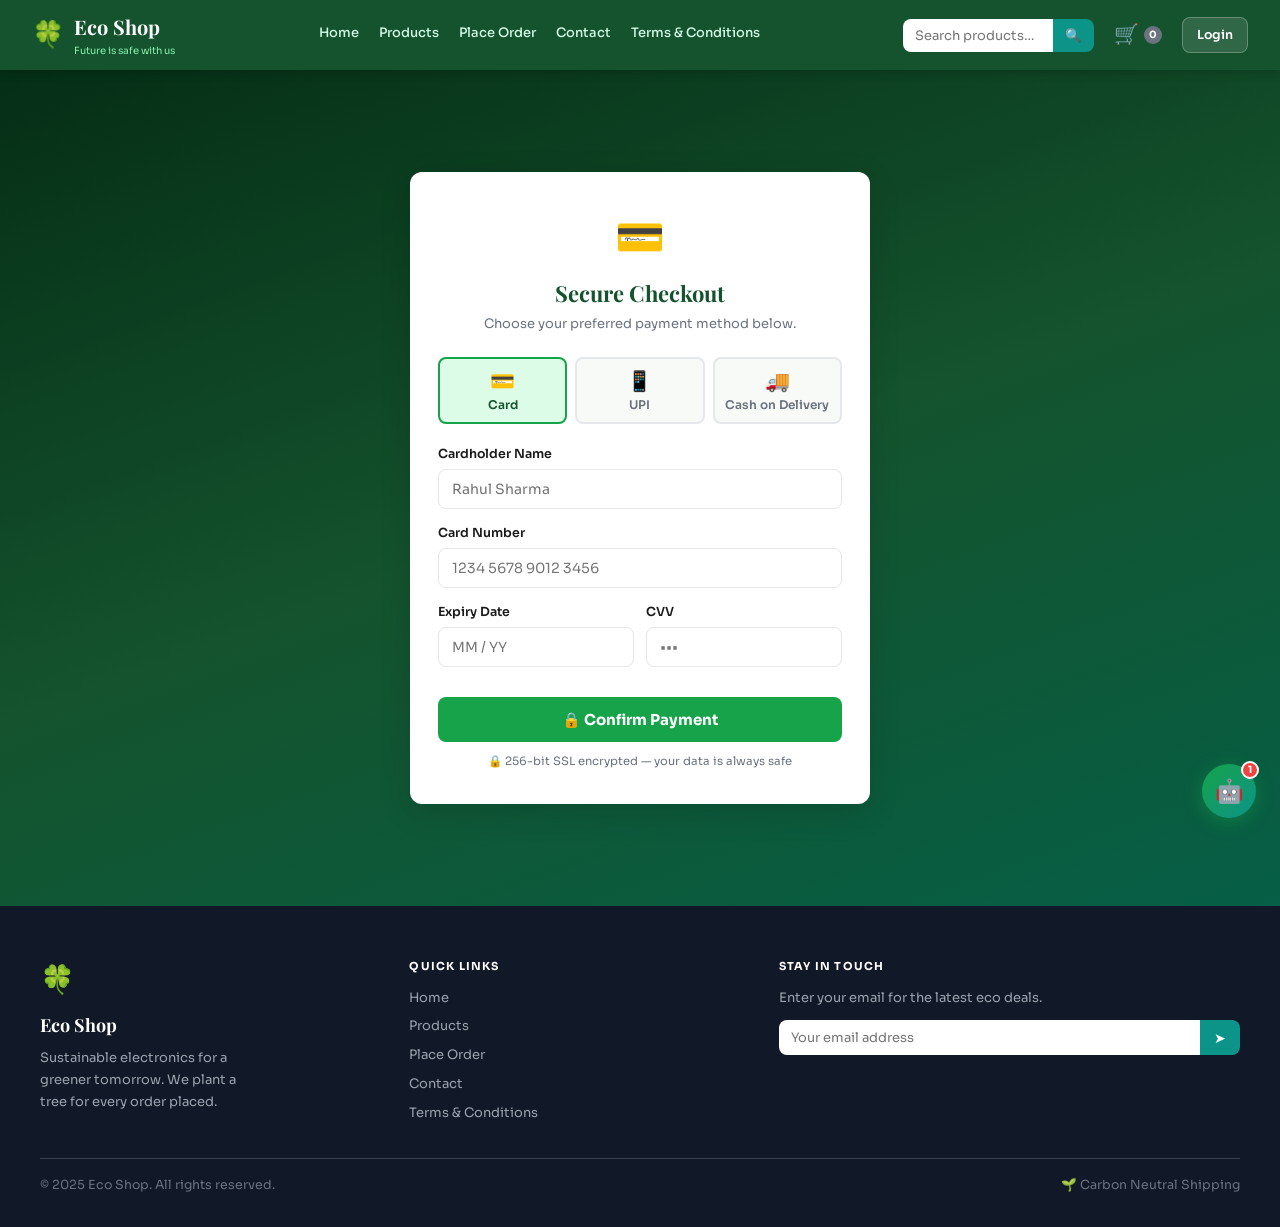
==== payment.html @ a60577b9 "Add files via upload" ====
<!DOCTYPE html>
<html lang="en">
<head>
  <meta charset="UTF-8">
  <meta name="viewport" content="width=device-width, initial-scale=1.0">
  <meta name="description" content="Secure checkout at Eco Shop. Pay via card, UPI, or cash on delivery with 256-bit SSL encryption.">
  <title>Eco Shop | Secure Checkout</title>
  <link rel="stylesheet" href="style.css">
</head>
<body>

<header>
  <div class="header-container">
    <a href="index.html" class="logo">
      <span class="logo-icon">🍀</span>
      <div><h2>Eco Shop</h2><p>Future is safe with us</p></div>
    </a>
    <nav class="nav-menu" id="nav-menu">
      <a href="index.html">Home</a>
      <a href="products.html">Products</a>
      <a href="order.html">Place Order</a>
      <a href="contact.html">Contact</a>
      <a href="terms.html">Terms &amp; Conditions</a>
    </nav>
    <div class="header-right">
      <div class="search-box">
        <input type="text" id="header-search" placeholder="Search products…">
        <button id="header-search-btn">🔍</button>
      </div>
      <a href="order.html" class="cart-icon-btn" id="cart-icon-link" title="View cart">
        🛒 <span class="cart-badge" id="cart-badge">0</span>
      </a>
      <a href="login.html" class="header-login-btn" id="account-btn">Login</a>
      <button class="hamburger" id="hamburger" aria-label="Toggle menu">
        <span></span><span></span><span></span>
      </button>
    </div>
  </div>
</header>

<div class="payment-wrapper">
  <div class="payment-card">

    <div id="payment-form">
      <div class="payment-header">
        <div class="icon">💳</div>
        <h2>Secure Checkout</h2>
        <p>Choose your preferred payment method below.</p>
      </div>

      <div class="method-tabs">
        <button class="method-tab active" onclick="showPayMethod('card', this)">
          <span class="tab-icon">💳</span>Card
        </button>
        <button class="method-tab" onclick="showPayMethod('upi', this)">
          <span class="tab-icon">📱</span>UPI
        </button>
        <button class="method-tab" onclick="showPayMethod('cod', this)">
          <span class="tab-icon">🚚</span>Cash on Delivery
        </button>
      </div>

      <div class="pay-section active" id="card">
        <div class="form-group">
          <label>Cardholder Name</label>
          <input type="text" placeholder="Rahul Sharma" autocomplete="cc-name">
        </div>
        <div class="form-group">
          <label>Card Number</label>
          <input type="tel" placeholder="1234 5678 9012 3456" maxlength="19" oninput="formatCard(this)" autocomplete="cc-number">
        </div>
        <div class="two-col">
          <div class="form-group">
            <label>Expiry Date</label>
            <input type="text" placeholder="MM / YY" maxlength="7" oninput="formatExpiry(this)" autocomplete="cc-exp">
          </div>
          <div class="form-group">
            <label>CVV</label>
            <input type="password" placeholder="•••" maxlength="3" autocomplete="cc-csc">
          </div>
        </div>
      </div>

      <div class="pay-section" id="upi">
        <div class="qr-section">
          <p>Scan the QR code with any UPI app to pay.</p>
          <img src="https://api.qrserver.com/v1/create-qr-code/?size=200x200&data=upi://pay?pa=ecoshop@upi&pn=EcoShop&cu=INR" alt="UPI QR Code" width="168" height="168">
          <div class="upi-id">📲 ecoshop@upi</div>
        </div>
        <div class="form-group" style="margin-top:14px">
          <label>Or enter your UPI ID</label>
          <input type="text" placeholder="yourname@bank">
        </div>
      </div>

      <div class="pay-section" id="cod">
        <div class="cod-message">
          🚚 <strong>Cash on Delivery</strong> selected.<br>
          Pay when your order arrives. No prepayment required.
        </div>
        <div class="form-group">
          <label>Full Name</label>
          <input type="text" placeholder="Rahul Sharma">
        </div>
        <div class="form-group">
          <label>Phone Number</label>
          <input type="tel" placeholder="9876543210" maxlength="10">
        </div>
      </div>

      <button class="pay-btn" onclick="confirmPayment()">🔒 Confirm Payment</button>
      <div class="secure-note">🔒 256-bit SSL encrypted — your data is always safe</div>
    </div>

    <div class="success-screen" id="success-screen">
      <span class="big-icon">🎉</span>
      <h3>Payment Successful!</h3>
      <p>Your order is confirmed. We'll send your receipt to your email shortly.<br><br>
      🌳 <strong>A tree is being planted in your name. Thank you for choosing Eco Shop!</strong></p>
      <br>
      <a href="index.html" class="btn btn-primary btn-full">Back to Home →</a>
    </div>

  </div>
</div>

<footer class="footer">
  <div class="footer-container">
    <div class="footer-brand">
      <div class="logo-icon">🍀</div>
      <h3>Eco Shop</h3>
      <p>Sustainable electronics for a greener tomorrow. We plant a tree for every order placed.</p>
    </div>
    <div class="footer-col">
      <h4>Quick Links</h4>
      <ul>
        <li><a href="index.html">Home</a></li>
        <li><a href="products.html">Products</a></li>
        <li><a href="order.html">Place Order</a></li>
        <li><a href="contact.html">Contact</a></li>
        <li><a href="terms.html">Terms &amp; Conditions</a></li>
      </ul>
    </div>
    <div class="footer-col">
      <h4>Stay in Touch</h4>
      <p>Enter your email for the latest eco deals.</p>
      <div class="subscribe-box">
        <input type="email" placeholder="Your email address">
        <button>➤</button>
      </div>
    </div>
  </div>
  <div class="footer-bottom">
    <span>© 2025 Eco Shop. All rights reserved.</span>
    <span>🌱 Carbon Neutral Shipping</span>
  </div>
</footer>

<script src="main.js"></script>
</body>
</html>
---- style.css ----
@import url('https://fonts.googleapis.com/css2?family=Playfair+Display:ital,wght@0,700;1,700&family=Sora:wght@400;500;600;700&display=swap');

:root {
  --green: #16a34a;
  --dark: #14532d;
  --light: #dcfce7;
  --teal: #0d9488;
  --white: #ffffff;
  --bg: #f7faf7;
  --text: #1a1a1a;
  --muted: #6b7280;
  --border: #e5e7eb;
  --red: #dc2626;
  --radius: 12px;
  --shadow: 0 4px 16px rgba(0,0,0,0.09);
  --shadow-lg: 0 8px 32px rgba(0,0,0,0.14);
}

*, *::before, *::after { margin: 0; padding: 0; box-sizing: border-box; }
html { scroll-behavior: smooth; }
body { font-family: 'Sora', sans-serif; color: var(--text); background: var(--bg); line-height: 1.6; }
a { text-decoration: none; color: inherit; }
ul { list-style: none; }
img { display: block; max-width: 100%; }

/* ── HEADER ── */
header {
  background: var(--dark);
  position: sticky;
  top: 0;
  z-index: 200;
  box-shadow: 0 2px 10px rgba(0,0,0,0.2);
}
.header-container {
  max-width: 1280px;
  margin: auto;
  padding: 11px 32px;
  display: flex;
  align-items: center;
  justify-content: space-between;
  gap: 16px;
}
.logo { display: flex; align-items: center; gap: 10px; color: var(--white); flex-shrink: 0; cursor: pointer; }
.logo-icon { font-size: 26px; }
.logo h2 { font-family: 'Playfair Display', serif; font-size: 20px; }
.logo p { font-size: 10px; color: #86efac; }

.nav-menu { display: flex; gap: 20px; }
.nav-menu a { color: #d1fae5; font-size: 13px; font-weight: 500; border-bottom: 2px solid transparent; padding-bottom: 2px; transition: all 0.2s; white-space: nowrap; }
.nav-menu a:hover, .nav-menu a.active { color: var(--white); border-color: #22c55e; }

.header-right { display: flex; align-items: center; gap: 10px; flex-shrink: 0; }

.search-box { display: flex; border-radius: 8px; overflow: hidden; }
.search-box input { border: none; padding: 8px 12px; font-family: 'Sora', sans-serif; font-size: 13px; outline: none; width: 150px; transition: width 0.3s; }
.search-box input:focus { width: 190px; }
.search-box button { border: none; background: var(--teal); color: var(--white); padding: 8px 12px; cursor: pointer; transition: background 0.2s; }
.search-box button:hover { background: #0f766e; }

.cart-icon-btn {
  position: relative;
  color: var(--white);
  font-size: 20px;
  display: flex;
  align-items: center;
  gap: 5px;
  padding: 7px 10px;
  border-radius: 8px;
  transition: background 0.2s;
  white-space: nowrap;
}
.cart-icon-btn:hover { background: rgba(255,255,255,0.1); }
.cart-badge {
  background: #22c55e;
  color: var(--white);
  font-size: 10px;
  font-weight: 700;
  min-width: 18px;
  height: 18px;
  border-radius: 100px;
  display: inline-flex;
  align-items: center;
  justify-content: center;
  padding: 0 4px;
  font-family: 'Sora', sans-serif;
  transition: transform 0.2s;
}
.cart-badge.bump { animation: badgeBump 0.3s ease; }
.cart-badge.zero { background: #6b7280; }

.header-login-btn {
  background: rgba(255,255,255,0.12);
  color: var(--white);
  border: 1px solid rgba(255,255,255,0.25);
  padding: 7px 14px;
  border-radius: 8px;
  font-size: 12.5px;
  font-weight: 600;
  cursor: pointer;
  transition: all 0.2s;
  white-space: nowrap;
  font-family: 'Sora', sans-serif;
}
.header-login-btn:hover { background: rgba(255,255,255,0.22); }

.hamburger {
  display: none;
  flex-direction: column;
  gap: 5px;
  background: none;
  border: none;
  cursor: pointer;
  padding: 6px 4px;
  border-radius: 6px;
  transition: background 0.2s;
}
.hamburger:hover { background: rgba(255,255,255,0.1); }
.hamburger span { display: block; width: 22px; height: 2px; background: var(--white); border-radius: 2px; transition: all 0.3s; }
.hamburger.open span:nth-child(1) { transform: translateY(7px) rotate(45deg); }
.hamburger.open span:nth-child(2) { opacity: 0; }
.hamburger.open span:nth-child(3) { transform: translateY(-7px) rotate(-45deg); }

/* ── BUTTONS ── */
.btn { display: inline-block; padding: 11px 26px; border-radius: 8px; font-family: 'Sora', sans-serif; font-weight: 600; font-size: 14px; cursor: pointer; border: none; transition: all 0.2s; }
.btn-primary { background: var(--green); color: var(--white); }
.btn-primary:hover { background: var(--dark); transform: translateY(-1px); box-shadow: 0 4px 14px rgba(22,163,74,0.35); }
.btn-outline { background: transparent; color: var(--white); border: 2px solid rgba(255,255,255,0.45); padding: 11px 26px; border-radius: 8px; font-family: 'Sora', sans-serif; font-weight: 600; font-size: 14px; cursor: pointer; transition: all 0.2s; }
.btn-outline:hover { background: rgba(255,255,255,0.1); border-color: rgba(255,255,255,0.7); }
.btn-full { width: 100%; text-align: center; display: block; }

/* ── HERO ── */
.hero {
  position: relative;
  min-height: 88vh;
  display: flex;
  flex-direction: column;
  align-items: center;
  justify-content: center;
  text-align: center;
  overflow: hidden;
  background: linear-gradient(160deg, #052e16, #14532d, #065f46);
}
.hero-bg-shapes { position: absolute; inset: 0; pointer-events: none; }
.hero-bg-shapes span { position: absolute; border-radius: 50%; background: rgba(34,197,94,0.07); animation: pulse 6s ease-in-out infinite; }
.hero-bg-shapes span:nth-child(1) { width: 560px; height: 560px; top: -100px; left: -140px; }
.hero-bg-shapes span:nth-child(2) { width: 380px; height: 380px; bottom: -80px; right: -100px; animation-delay: 2s; }
.hero-bg-shapes span:nth-child(3) { width: 190px; height: 190px; top: 40%; left: 60%; animation-delay: 4s; }
.hero-content { position: relative; z-index: 2; max-width: 660px; padding: 0 24px; animation: fadeUp 0.7s ease both; }
.hero-badge { display: inline-block; background: rgba(34,197,94,0.18); border: 1px solid rgba(34,197,94,0.4); color: #86efac; font-size: 11px; font-weight: 700; letter-spacing: 2px; text-transform: uppercase; padding: 5px 16px; border-radius: 100px; margin-bottom: 20px; }
.hero-content h1 { font-family: 'Playfair Display', serif; font-size: clamp(28px, 5vw, 54px); color: var(--white); line-height: 1.15; margin-bottom: 16px; }
.hero-content h1 em { font-style: italic; color: #22c55e; }
.hero-content > p { font-size: 16px; color: #bbf7d0; margin-bottom: 30px; line-height: 1.7; }
.hero-actions { display: flex; gap: 12px; justify-content: center; flex-wrap: wrap; }
.hero-stats { position: relative; z-index: 2; display: flex; justify-content: center; gap: 48px; margin-top: 48px; padding: 0 24px; flex-wrap: wrap; }
.stat { text-align: center; color: var(--white); }
.stat strong { display: block; font-family: 'Playfair Display', serif; font-size: 26px; color: #22c55e; }
.stat span { font-size: 11px; color: #86efac; }

/* ── SECTIONS ── */
.section { padding: 60px 32px; }
.section-white { background: var(--white); }
.section-title { text-align: center; margin-bottom: 40px; }
.section-title h2 { font-family: 'Playfair Display', serif; font-size: 30px; color: var(--dark); margin-bottom: 6px; }
.section-title p { color: var(--muted); font-size: 14px; }
.wrap { max-width: 1100px; margin: auto; }
.grid-3 { display: grid; grid-template-columns: repeat(3, 1fr); gap: 20px; }
.grid-4 { display: grid; grid-template-columns: repeat(4, 1fr); gap: 18px; }
.center-text { text-align: center; }

/* ── FEATURE CARDS ── */
.feature-card { background: var(--bg); border: 1px solid var(--border); border-radius: var(--radius); padding: 26px 22px; text-align: center; transition: transform 0.2s, box-shadow 0.2s; }
.feature-card:hover { transform: translateY(-4px); box-shadow: var(--shadow); }
.feature-card .icon { font-size: 36px; margin-bottom: 12px; display: block; }
.feature-card h3 { font-size: 15px; font-weight: 700; color: var(--dark); margin-bottom: 6px; }
.feature-card p { font-size: 13px; color: var(--muted); line-height: 1.6; }

/* ── PREVIEW CARDS ── */
.preview-card { background: var(--white); border-radius: var(--radius); overflow: hidden; box-shadow: var(--shadow); transition: transform 0.2s, box-shadow 0.2s; cursor: pointer; }
.preview-card:hover { transform: translateY(-5px); box-shadow: var(--shadow-lg); }
.preview-thumb { height: 130px; background: var(--light); display: flex; align-items: center; justify-content: center; font-size: 48px; }
.preview-thumb img { max-width: 100%; max-height: 100%; object-fit: contain; }
.preview-card h4 { padding: 10px 14px 2px; font-size: 14px; font-weight: 700; }
.preview-card p { padding: 0 14px 12px; font-size: 14px; color: var(--green); font-weight: 700; }

/* ── REVIEW CARDS ── */
.review-card { background: var(--bg); border: 1px solid var(--border); border-radius: var(--radius); padding: 20px 18px; position: relative; }
.review-card::before { content: '"'; font-family: 'Playfair Display', serif; font-size: 56px; color: var(--light); position: absolute; top: 4px; left: 14px; line-height: 1; }
.review-card p { font-size: 13px; color: var(--text); line-height: 1.7; margin-bottom: 14px; padding-top: 16px; }
.stars { color: #f59e0b; font-size: 12px; margin-bottom: 3px; }
.reviewer { display: flex; align-items: center; gap: 9px; }
.avatar { width: 34px; height: 34px; border-radius: 50%; background: var(--green); color: var(--white); display: flex; align-items: center; justify-content: center; font-weight: 700; font-size: 13px; flex-shrink: 0; }
.reviewer strong { font-size: 13px; display: block; }
.reviewer span { font-size: 11px; color: var(--muted); }

/* ── CTA BANNER ── */
.cta-banner { background: linear-gradient(135deg, var(--dark), var(--teal)); padding: 60px 32px; text-align: center; color: var(--white); }
.cta-banner h2 { font-family: 'Playfair Display', serif; font-size: 32px; margin-bottom: 10px; }
.cta-banner p { font-size: 15px; color: #bbf7d0; margin-bottom: 26px; }

/* ── FEEDBACK SECTION ── */
.feedback-section { background: var(--white); padding: 52px 32px; border-top: 1px solid var(--border); }
.feedback-section h2 { font-family: 'Playfair Display', serif; font-size: 28px; color: var(--dark); margin-bottom: 6px; text-align: center; }
.feedback-section > p { color: var(--muted); font-size: 14px; margin-bottom: 30px; text-align: center; }
.feedback-list { max-width: 760px; margin: auto; display: flex; flex-direction: column; gap: 14px; }
.feedback-item { background: var(--bg); border: 1px solid var(--border); border-left: 4px solid var(--green); border-radius: var(--radius); padding: 16px 20px; animation: fadeUp 0.35s ease both; }
.feedback-item .fb-name { font-weight: 700; font-size: 14px; color: var(--dark); margin-bottom: 3px; }
.feedback-item .fb-rating { font-size: 15px; margin-bottom: 4px; }
.feedback-item .fb-msg { font-size: 13.5px; color: var(--text); line-height: 1.6; }
.no-feedback { text-align: center; color: var(--muted); font-size: 14px; padding: 20px; }

/* ── PAGE HERO ── */
.page-hero { background: linear-gradient(135deg, var(--dark), #166534, var(--teal)); padding: 52px 32px; text-align: center; color: var(--white); }
.page-hero h1 { font-family: 'Playfair Display', serif; font-size: clamp(26px, 4vw, 36px); margin-bottom: 8px; }
.page-hero p { font-size: 15px; color: #bbf7d0; }

/* ── PRODUCTS ── */
.products-section { max-width: 1100px; margin: auto; padding: 52px 24px; }
.product-grid { display: grid; grid-template-columns: repeat(4, 1fr); gap: 20px; }
.product-card { background: var(--white); border: 1px solid var(--border); border-radius: var(--radius); overflow: hidden; transition: transform 0.2s, box-shadow 0.2s; }
.product-card:hover { transform: translateY(-5px); box-shadow: var(--shadow-lg); }
.product-thumb { height: 180px; background: linear-gradient(135deg, var(--light), #bbf7d0); display: flex; align-items: center; justify-content: center; font-size: 56px; transition: transform 0.3s; }
.product-thumb img { max-width: 100%; max-height: 100%; object-fit: contain; }
.product-card:hover .product-thumb { transform: scale(1.05); }
.product-body { padding: 14px 16px 16px; }
.product-body h3 { font-family: 'Playfair Display', serif; font-size: 16px; color: var(--dark); margin-bottom: 4px; }
.product-desc { font-size: 12px; color: var(--muted); margin-bottom: 8px; line-height: 1.5; }
.product-price { font-size: 18px; font-weight: 700; color: var(--green); margin-bottom: 12px; }
.eco-tag { display: inline-block; font-size: 10.5px; font-weight: 700; color: var(--green); background: var(--light); padding: 3px 9px; border-radius: 100px; margin-bottom: 10px; }
.product-actions { display: flex; gap: 8px; align-items: center; }
.qty-box { display: flex; align-items: center; border: 1.5px solid var(--border); border-radius: 8px; overflow: hidden; }
.qty-box button { width: 30px; height: 30px; border: none; background: var(--bg); cursor: pointer; font-size: 16px; transition: background 0.2s; }
.qty-box button:hover { background: var(--light); }
.qty-box .qty-count { width: 32px; text-align: center; font-weight: 700; font-size: 13px; border-left: 1.5px solid var(--border); border-right: 1.5px solid var(--border); line-height: 30px; }
.add-to-cart { flex: 1; padding: 7px 8px; background: var(--green); color: var(--white); border: none; border-radius: 8px; font-family: 'Sora', sans-serif; font-weight: 600; font-size: 12px; cursor: pointer; transition: all 0.2s; }
.add-to-cart:hover { background: var(--dark); }
.add-to-cart.added { background: #15803d; }

/* ── FORMS ── */
.form-group { margin-bottom: 14px; }
.form-group label { display: block; font-size: 12.5px; font-weight: 600; margin-bottom: 5px; color: var(--text); }
.form-group input,
.form-group textarea,
.form-group select {
  width: 100%;
  padding: 10px 13px;
  border: 1.5px solid var(--border);
  border-radius: 8px;
  font-family: 'Sora', sans-serif;
  font-size: 14px;
  outline: none;
  background: var(--white);
  transition: border-color 0.2s, box-shadow 0.2s;
}
.form-group input:focus, .form-group textarea:focus, .form-group select:focus {
  border-color: var(--green);
  box-shadow: 0 0 0 3px rgba(22,163,74,0.1);
}
.form-group textarea { resize: vertical; min-height: 88px; }
.error-text { color: var(--red); font-size: 11.5px; margin-top: 3px; display: none; }
.form-group.error input, .form-group.error textarea, .form-group.error select { border-color: var(--red); }
.form-group.error .error-text { display: block; }
.two-col { display: grid; grid-template-columns: 1fr 1fr; gap: 12px; }
.eco-note { background: var(--light); border-left: 4px solid var(--green); border-radius: 6px; padding: 10px 14px; font-size: 13px; color: var(--dark); margin-bottom: 16px; }

/* ── RATING ── */
.rating-row { display: flex; gap: 8px; margin-top: 5px; }
.rating-row button { width: 38px; height: 38px; border: 1.5px solid var(--border); border-radius: 8px; background: var(--bg); cursor: pointer; font-size: 18px; transition: all 0.2s; }
.rating-row button:hover, .rating-row button.selected { background: var(--light); border-color: var(--green); transform: scale(1.15); }

/* ── SUCCESS BLOCK ── */
.success-block { display: none; text-align: center; padding: 26px 14px; }
.success-block .success-icon { font-size: 56px; margin-bottom: 14px; display: block; animation: popIn 0.4s ease; }
.success-block h3 { font-family: 'Playfair Display', serif; font-size: 22px; color: var(--dark); margin-bottom: 8px; }
.success-block p { color: var(--muted); font-size: 14px; line-height: 1.7; }

/* ── ORDER PAGE ── */
.order-wrapper { min-height: calc(100vh - 64px); background: linear-gradient(160deg, #052e16, #14532d, #065f46); display: flex; align-items: flex-start; justify-content: center; padding: 44px 24px; }
.order-card { width: 100%; max-width: 560px; }
.order-header-icon { text-align: center; font-size: 40px; margin-bottom: 8px; }
.cart-summary-box { background: var(--light); border: 1px solid #86efac; border-radius: var(--radius); padding: 16px 18px; margin-bottom: 20px; }
.cart-summary-box h3 { font-family: 'Playfair Display', serif; font-size: 16px; color: var(--dark); margin-bottom: 10px; }
.cart-item-row { display: flex; justify-content: space-between; align-items: center; font-size: 13px; padding: 8px 0; border-bottom: 1px solid #bbf7d0; }
.cart-item-info { flex: 1; }
.cart-item-controls { display: flex; align-items: center; gap: 8px; }
.cart-qty-btn { width: 24px; height: 24px; border: 1px solid var(--green); background: var(--light); color: var(--green); border-radius: 4px; cursor: pointer; font-size: 14px; font-weight: 700; transition: all 0.2s; }
.cart-qty-btn:hover { background: var(--green); color: var(--white); }
.cart-qty { min-width: 20px; text-align: center; font-weight: 600; }
.cart-item-price { min-width: 70px; text-align: right; font-weight: 600; }
.cart-total-row { display: flex; justify-content: space-between; font-weight: 700; font-size: 15px; margin-top: 10px; color: var(--dark); border-top: 1px solid #86efac; padding-top: 10px; }
.empty-cart-note { text-align: center; color: var(--muted); font-size: 14px; padding: 12px; }

/* ── PAYMENT PAGE ── */
.payment-wrapper { min-height: calc(100vh - 64px); background: linear-gradient(160deg, #052e16, #14532d, #065f46); display: flex; align-items: center; justify-content: center; padding: 52px 24px; }
.payment-card { background: var(--white); border-radius: var(--radius); padding: 34px 28px; width: 100%; max-width: 460px; box-shadow: var(--shadow-lg); animation: fadeUp 0.4s ease both; }
.payment-header { text-align: center; margin-bottom: 22px; }
.payment-header .icon { font-size: 40px; margin-bottom: 6px; }
.payment-header h2 { font-family: 'Playfair Display', serif; font-size: 22px; color: var(--dark); margin-bottom: 3px; }
.payment-header p { font-size: 13px; color: var(--muted); }
.method-tabs { display: grid; grid-template-columns: repeat(3, 1fr); gap: 8px; margin-bottom: 20px; }
.method-tab { padding: 10px 6px; border: 2px solid var(--border); border-radius: 8px; background: var(--bg); cursor: pointer; text-align: center; font-family: 'Sora', sans-serif; font-size: 12px; font-weight: 600; color: var(--muted); transition: all 0.2s; }
.tab-icon { font-size: 20px; display: block; margin-bottom: 3px; }
.method-tab:hover { border-color: var(--green); color: var(--dark); }
.method-tab.active { border-color: var(--green); background: var(--light); color: var(--dark); }
.pay-section { display: none; animation: fadeUp 0.25s ease; }
.pay-section.active { display: block; }
.qr-section { text-align: center; padding: 8px 0; }
.qr-section p { font-size: 13px; color: var(--muted); margin-bottom: 12px; }
.qr-section img { width: 168px; height: 168px; border-radius: 10px; border: 2px solid var(--border); margin: 0 auto 10px; }
.upi-id { font-size: 12.5px; font-weight: 700; color: var(--dark); background: var(--light); padding: 6px 14px; border-radius: 100px; display: inline-block; }
.cod-message { background: var(--light); border-left: 4px solid var(--green); border-radius: 6px; padding: 13px; font-size: 13px; color: var(--dark); line-height: 1.6; margin-bottom: 13px; }
.pay-btn { width: 100%; padding: 13px; background: var(--green); color: var(--white); border: none; border-radius: 8px; font-family: 'Sora', sans-serif; font-size: 15px; font-weight: 700; cursor: pointer; margin-top: 16px; transition: all 0.2s; }
.pay-btn:hover { background: var(--dark); transform: translateY(-1px); box-shadow: 0 4px 14px rgba(22,163,74,0.35); }
.secure-note { text-align: center; font-size: 11.5px; color: var(--muted); margin-top: 10px; }
.success-screen { display: none; text-align: center; padding: 12px; }
.success-screen .big-icon { font-size: 64px; animation: popIn 0.5s ease; margin-bottom: 12px; display: block; }
.success-screen h3 { font-family: 'Playfair Display', serif; font-size: 24px; color: var(--dark); margin-bottom: 8px; }
.success-screen p { color: var(--muted); font-size: 14px; line-height: 1.7; }

/* ── TERMS ── */
.terms-wrapper { max-width: 760px; margin: 0 auto; padding: 56px 24px 70px; }
.terms-meta { font-size: 12.5px; color: var(--muted); margin-bottom: 26px; padding-bottom: 18px; border-bottom: 1px solid var(--border); }
.terms-intro { font-size: 14.5px; color: var(--muted); line-height: 1.8; margin-bottom: 34px; padding: 16px 20px; background: var(--light); border-left: 4px solid var(--green); border-radius: 0 8px 8px 0; }
.terms-block { margin-bottom: 28px; }
.terms-block h2 { font-family: 'Playfair Display', serif; font-size: 19px; color: var(--dark); margin-bottom: 8px; display: flex; align-items: center; gap: 10px; }
.num-badge { width: 28px; height: 28px; background: var(--green); color: var(--white); border-radius: 50%; display: flex; align-items: center; justify-content: center; font-size: 12px; font-weight: 700; flex-shrink: 0; }
.terms-block p { font-size: 14px; color: #374151; line-height: 1.8; margin-bottom: 8px; }
.terms-block ul li { font-size: 14px; color: #374151; line-height: 1.7; padding: 4px 0 4px 18px; position: relative; }
.terms-block ul li::before { content: '✓'; position: absolute; left: 0; color: var(--green); font-weight: 700; }
.divider { border: none; border-top: 1px solid var(--border); margin: 24px 0; }
.terms-contact-box { background: linear-gradient(135deg, var(--dark), var(--teal)); border-radius: var(--radius); padding: 22px 26px; color: var(--white); display: flex; align-items: center; justify-content: space-between; gap: 16px; flex-wrap: wrap; }
.terms-contact-box h3 { font-family: 'Playfair Display', serif; font-size: 18px; margin-bottom: 4px; }
.terms-contact-box p { font-size: 13px; color: #bbf7d0; }

/* ── AUTH ── */
.auth-wrapper { min-height: calc(100vh - 64px); background: linear-gradient(160deg, #052e16, #14532d, #065f46); display: flex; align-items: center; justify-content: center; padding: 52px 24px; }
.auth-card { background: var(--white); border-radius: var(--radius); padding: 34px 28px; width: 100%; max-width: 460px; box-shadow: var(--shadow-lg); animation: fadeUp 0.4s ease both; }
.auth-header { text-align: center; margin-bottom: 22px; }
.auth-header-icon { font-size: 40px; margin-bottom: 6px; }
.auth-header h2 { font-family: 'Playfair Display', serif; font-size: 22px; color: var(--dark); margin-bottom: 3px; }
.auth-header p { font-size: 13px; color: var(--muted); }
.auth-tab-section { display: none; animation: fadeUp 0.25s ease; }
.auth-tab-section.active { display: block; }
.auth-error { color: var(--red); font-size: 12px; margin: 6px 0 4px; min-height: 16px; display: block; }
.auth-switch-note { text-align: center; font-size: 12.5px; color: var(--muted); margin-top: 14px; }
.auth-switch-note a { color: var(--green); font-weight: 600; }

/* ── CONTACT ── */
.contact-wrapper { min-height: calc(100vh - 64px); background: linear-gradient(160deg, #052e16, #14532d, #065f46); display: flex; align-items: center; justify-content: center; padding: 52px 24px; }
.contact-layout { display: grid; grid-template-columns: 1fr 1.4fr; gap: 32px; max-width: 860px; width: 100%; }
.contact-info-panel { color: var(--white); }
.contact-info-panel h2 { font-family: 'Playfair Display', serif; font-size: 28px; line-height: 1.2; margin-bottom: 10px; }
.contact-info-panel h2 em { font-style: italic; color: #22c55e; }
.contact-info-panel > p { font-size: 14px; color: #bbf7d0; line-height: 1.7; margin-bottom: 26px; }
.info-row { display: flex; align-items: flex-start; gap: 12px; margin-bottom: 16px; }
.info-icon { width: 38px; height: 38px; background: rgba(255,255,255,0.1); border-radius: 9px; display: flex; align-items: center; justify-content: center; font-size: 16px; flex-shrink: 0; }
.info-row strong { display: block; font-size: 13px; color: var(--white); margin-bottom: 1px; }
.info-row span { font-size: 12px; color: #86efac; }
.form-card { background: var(--white); border-radius: var(--radius); padding: 30px 26px; box-shadow: var(--shadow-lg); animation: fadeUp 0.4s ease both; }
.form-card h2 { font-family: 'Playfair Display', serif; font-size: 22px; color: var(--dark); margin-bottom: 4px; }
.form-card .subtitle { font-size: 13px; color: var(--muted); margin-bottom: 20px; }

/* ── FOOTER ── */
.footer { background: #111827; color: #e5e7eb; padding: 52px 32px 32px; }
.footer-container { max-width: 1200px; margin: auto; display: grid; grid-template-columns: 1fr 1fr 1.4fr; gap: 40px; }
.footer-brand .logo-icon { font-size: 28px; margin-bottom: 8px; }
.footer-brand h3 { font-family: 'Playfair Display', serif; font-size: 18px; color: var(--white); margin-bottom: 7px; }
.footer-brand p { font-size: 13px; color: #9ca3af; line-height: 1.7; max-width: 220px; }
.footer-col h4 { color: var(--white); font-size: 11px; font-weight: 700; letter-spacing: 1.2px; text-transform: uppercase; margin-bottom: 12px; }
.footer-col ul li { font-size: 13px; color: #9ca3af; margin-bottom: 8px; cursor: pointer; transition: color 0.2s; }
.footer-col ul li:hover { color: var(--white); }
.footer-col > p { font-size: 13px; color: #9ca3af; margin-bottom: 12px; }
.subscribe-box { display: flex; border-radius: 8px; overflow: hidden; }
.subscribe-box input { flex: 1; padding: 9px 12px; border: none; font-family: 'Sora', sans-serif; font-size: 13px; outline: none; }
.subscribe-box button { border: none; background: var(--teal); color: var(--white); padding: 9px 14px; cursor: pointer; font-size: 14px; transition: background 0.2s; }
.subscribe-box button:hover { background: #0f766e; }
.footer-bottom { max-width: 1200px; margin: 26px auto 0; padding-top: 16px; border-top: 1px solid #374151; display: flex; justify-content: space-between; font-size: 12.5px; color: #6b7280; flex-wrap: wrap; gap: 8px; }

/* ── TOAST ── */
.toast {
  position: fixed;
  top: 80px;
  right: 24px;
  background: var(--dark);
  color: var(--white);
  padding: 12px 20px;
  border-radius: 10px;
  font-size: 13px;
  font-weight: 600;
  border-left: 4px solid #22c55e;
  box-shadow: var(--shadow-lg);
  transform: translateX(calc(100% + 32px));
  opacity: 0;
  transition: all 0.35s cubic-bezier(0.34, 1.56, 0.64, 1);
  z-index: 9999;
  max-width: 280px;
}
.toast.show { transform: translateX(0); opacity: 1; }

/* ── BACK TO TOP ── */
.back-to-top {
  position: fixed;
  bottom: 24px;
  right: 24px;
  width: 42px;
  height: 42px;
  background: var(--green);
  color: var(--white);
  border: none;
  border-radius: 10px;
  font-size: 18px;
  cursor: pointer;
  box-shadow: var(--shadow);
  opacity: 0;
  transform: translateY(16px);
  transition: all 0.3s;
  z-index: 999;
  display: flex;
  align-items: center;
  justify-content: center;
  font-weight: 700;
}
.back-to-top.visible { opacity: 1; transform: translateY(0); }
.back-to-top:hover { background: var(--dark); transform: translateY(-2px); }

/* ── ANIMATIONS ── */
@keyframes fadeUp { from { opacity: 0; transform: translateY(20px); } to { opacity: 1; transform: translateY(0); } }
@keyframes popIn { 0% { transform: scale(0.5); } 80% { transform: scale(1.1); } 100% { transform: scale(1); } }
@keyframes pulse { 0%, 100% { transform: scale(1); opacity: 0.6; } 50% { transform: scale(1.1); opacity: 1; } }
@keyframes badgeBump { 0% { transform: scale(1); } 50% { transform: scale(1.4); } 100% { transform: scale(1); } }

/* ── RESPONSIVE: TABLET ── */
@media (max-width: 1024px) {
  .product-grid { grid-template-columns: repeat(2, 1fr); }
  .grid-4 { grid-template-columns: repeat(2, 1fr); }
  .contact-layout { grid-template-columns: 1fr; }
  .contact-info-panel { display: none; }
  .footer-container { grid-template-columns: 1fr 1fr; gap: 28px; }
}

@media (max-width: 900px) {
  .hamburger { display: flex; }
  .nav-menu {
    display: none;
    position: absolute;
    top: 100%;
    left: 0;
    right: 0;
    background: #0f3d1e;
    flex-direction: column;
    padding: 8px 0 16px;
    gap: 0;
    border-top: 1px solid rgba(255,255,255,0.1);
    box-shadow: 0 8px 24px rgba(0,0,0,0.3);
  }
  .nav-menu.open { display: flex; }
  .nav-menu a { padding: 12px 28px; border-bottom: 1px solid rgba(255,255,255,0.06); font-size: 14px; }
  .nav-menu a:last-child { border-bottom: none; }
  .search-box { display: none; }
  .header-container { padding: 12px 20px; }
  .grid-3 { grid-template-columns: repeat(2, 1fr); }
}

@media (max-width: 640px) {
  .grid-3 { grid-template-columns: 1fr; }
  .grid-4 { grid-template-columns: repeat(2, 1fr); }
  .product-grid { grid-template-columns: 1fr; }
  .hero-stats { gap: 28px; }
  .two-col { grid-template-columns: 1fr; }
  .footer-container { grid-template-columns: 1fr; gap: 24px; }
  .footer-bottom { flex-direction: column; text-align: center; }
  .footer { padding: 40px 20px 24px; }
  .section { padding: 44px 20px; }
  .cta-banner { padding: 48px 20px; }
  .cta-banner h2 { font-size: 24px; }
  .terms-contact-box { flex-direction: column; text-align: center; }
  .payment-card { padding: 24px 18px; }
  .auth-card { padding: 24px 18px; }
  .form-card { padding: 22px 18px; }
  .hero-stats { margin-top: 36px; }
}

@media (max-width: 480px) {
  .hero { min-height: 80vh; }
  .hero-actions { flex-direction: column; align-items: center; }
  .hero-actions .btn, .hero-actions .btn-outline { width: 100%; max-width: 280px; text-align: center; }
  .header-login-btn { display: none; }
  .cart-icon-btn { padding: 7px 8px; }
  .page-hero { padding: 36px 20px; }
  .products-section { padding: 36px 16px; }
}

/* ── AUTH SPLIT LAYOUT ── */
.auth-split-wrapper {
  display: grid;
  grid-template-columns: 1fr 1fr;
  min-height: calc(100vh - 64px);
}
.auth-left-panel {
  background: linear-gradient(160deg, #052e16, #14532d, #065f46);
  display: flex;
  align-items: center;
  justify-content: center;
  padding: 52px 40px;
  position: relative;
  overflow: hidden;
}
.auth-left-panel::before {
  content: '';
  position: absolute;
  width: 460px; height: 460px;
  border-radius: 50%;
  background: rgba(34,197,94,0.07);
  top: -120px; left: -120px;
  pointer-events: none;
}
.auth-left-panel::after {
  content: '';
  position: absolute;
  width: 280px; height: 280px;
  border-radius: 50%;
  background: rgba(34,197,94,0.06);
  bottom: -60px; right: -60px;
  pointer-events: none;
}
.auth-left-content {
  position: relative;
  z-index: 2;
  color: var(--white);
  max-width: 360px;
}
.auth-brand-logo {
  font-size: 44px;
  margin-bottom: 18px;
  display: block;
}
.auth-left-content h1 {
  font-family: 'Playfair Display', serif;
  font-size: clamp(26px, 3.5vw, 40px);
  line-height: 1.15;
  margin-bottom: 12px;
}
.auth-left-content h1 em {
  font-style: italic;
  color: #22c55e;
}
.auth-left-content > p {
  font-size: 14px;
  color: #bbf7d0;
  line-height: 1.7;
  margin-bottom: 30px;
}
.auth-perks {
  display: flex;
  flex-direction: column;
  gap: 14px;
  margin-bottom: 28px;
}
.auth-perk {
  display: flex;
  align-items: flex-start;
  gap: 12px;
  background: rgba(255,255,255,0.07);
  border: 1px solid rgba(255,255,255,0.12);
  border-radius: 10px;
  padding: 12px 14px;
  transition: background 0.2s;
}
.auth-perk:hover { background: rgba(255,255,255,0.11); }
.auth-perk > span { font-size: 22px; flex-shrink: 0; }
.auth-perk strong { display: block; font-size: 13px; color: var(--white); margin-bottom: 2px; }
.auth-perk small { font-size: 11.5px; color: #86efac; }
.auth-cart-pill {
  display: inline-flex;
  align-items: center;
  gap: 8px;
  background: rgba(34,197,94,0.18);
  border: 1.5px solid rgba(34,197,94,0.45);
  color: var(--white);
  padding: 10px 18px;
  border-radius: 100px;
  font-family: 'Sora', sans-serif;
  font-size: 13px;
  font-weight: 600;
  cursor: pointer;
  transition: all 0.2s;
}
.auth-cart-pill:hover { background: rgba(34,197,94,0.3); transform: translateY(-1px); }
.auth-cart-count {
  background: #22c55e;
  color: var(--white);
  font-size: 10px;
  font-weight: 700;
  min-width: 20px;
  height: 20px;
  border-radius: 100px;
  display: inline-flex;
  align-items: center;
  justify-content: center;
  padding: 0 5px;
}
.auth-right-panel {
  display: flex;
  align-items: center;
  justify-content: center;
  background: var(--bg);
  padding: 40px 32px;
  overflow-y: auto;
}
/* Override old auth-wrapper for split layout */
.auth-split-wrapper .auth-card {
  background: var(--white);
  border-radius: var(--radius);
  padding: 34px 28px;
  width: 100%;
  max-width: 440px;
  box-shadow: var(--shadow-lg);
  animation: fadeUp 0.4s ease both;
}

/* ── PASSWORD TOGGLE ── */
.pw-wrapper {
  position: relative;
  display: flex;
  align-items: center;
}
.pw-wrapper input {
  flex: 1;
  padding-right: 44px !important;
}
.pw-toggle {
  position: absolute;
  right: 10px;
  background: none;
  border: none;
  cursor: pointer;
  font-size: 16px;
  padding: 4px;
  opacity: 0.55;
  transition: opacity 0.2s;
  line-height: 1;
}
.pw-toggle:hover { opacity: 1; }

/* ── CART QUICK-VIEW ── */
.cart-quickview-overlay {
  position: fixed;
  inset: 0;
  background: rgba(0,0,0,0.45);
  z-index: 1000;
  opacity: 0;
  pointer-events: none;
  transition: opacity 0.3s;
}
.cart-quickview-overlay.open { opacity: 1; pointer-events: all; }
.cart-quickview-panel {
  position: fixed;
  top: 0; right: 0; bottom: 0;
  width: 340px;
  max-width: 92vw;
  background: var(--white);
  box-shadow: -8px 0 32px rgba(0,0,0,0.18);
  z-index: 1001;
  display: flex;
  flex-direction: column;
  transform: translateX(110%);
  transition: transform 0.35s cubic-bezier(0.34, 1.15, 0.64, 1);
}
.cart-quickview-panel.open { transform: translateX(0); }
.cqv-header {
  display: flex;
  align-items: center;
  justify-content: space-between;
  padding: 18px 20px;
  border-bottom: 1px solid var(--border);
}
.cqv-header h3 {
  font-family: 'Playfair Display', serif;
  font-size: 18px;
  color: var(--dark);
}
.cqv-close {
  background: var(--bg);
  border: 1px solid var(--border);
  width: 30px; height: 30px;
  border-radius: 50%;
  cursor: pointer;
  font-size: 13px;
  transition: background 0.2s;
  display: flex; align-items: center; justify-content: center;
}
.cqv-close:hover { background: #fef2f2; border-color: #fca5a5; }
.cqv-body {
  flex: 1;
  overflow-y: auto;
  padding: 16px 20px;
}
.cqv-item {
  display: flex;
  justify-content: space-between;
  align-items: center;
  padding: 11px 0;
  border-bottom: 1px solid var(--border);
  font-size: 13px;
}
.cqv-item:last-child { border-bottom: none; }
.cqv-item-name { color: var(--text); font-weight: 500; }
.cqv-item-price { color: var(--green); font-weight: 700; }
.cqv-total {
  display: flex;
  justify-content: space-between;
  font-weight: 700;
  font-size: 15px;
  color: var(--dark);
  padding: 14px 0 0;
  border-top: 2px solid var(--border);
  margin-top: 6px;
}
.cqv-empty {
  text-align: center;
  color: var(--muted);
  font-size: 14px;
  padding: 40px 16px;
}
.cqv-empty span { font-size: 40px; display: block; margin-bottom: 10px; }
.cqv-footer { padding: 16px 20px; border-top: 1px solid var(--border); }

/* ── CHATBOT ── */
.chatbot-bubble {
  position: fixed;
  bottom: 82px;
  right: 24px;
  width: 54px;
  height: 54px;
  border-radius: 50%;
  background: linear-gradient(135deg, var(--green), var(--teal));
  box-shadow: 0 4px 18px rgba(22,163,74,0.45);
  cursor: pointer;
  display: flex;
  align-items: center;
  justify-content: center;
  z-index: 400;
  transition: transform 0.3s cubic-bezier(0.34, 1.56, 0.64, 1), box-shadow 0.2s;
  animation: chatPulse 2.8s ease-in-out 1.5s 3;
  user-select: none;
}
.chatbot-bubble:hover {
  transform: scale(1.1);
  box-shadow: 0 6px 26px rgba(22,163,74,0.6);
}
.chatbot-bubble.open {
  background: linear-gradient(135deg, #374151, #1f2937);
  animation: none;
}
.chatbot-bubble-icon { font-size: 23px; line-height: 1; }
.chatbot-unread {
  position: absolute;
  top: -3px; right: -3px;
  background: #ef4444;
  color: var(--white);
  font-size: 10px;
  font-weight: 700;
  min-width: 18px; height: 18px;
  border-radius: 100px;
  display: flex; align-items: center; justify-content: center;
  padding: 0 4px;
  border: 2px solid var(--white);
  animation: badgeBump 0.4s ease;
}
.chatbot-window {
  position: fixed;
  bottom: 150px;
  right: 24px;
  width: 336px;
  max-width: calc(100vw - 48px);
  background: var(--white);
  border-radius: 16px;
  box-shadow: 0 8px 40px rgba(0,0,0,0.16);
  z-index: 401;
  display: flex;
  flex-direction: column;
  overflow: hidden;
  transform: scale(0.88) translateY(16px);
  opacity: 0;
  pointer-events: none;
  transition: transform 0.28s cubic-bezier(0.34, 1.15, 0.64, 1), opacity 0.22s ease;
  transform-origin: bottom right;
  max-height: 490px;
}
.chatbot-window.open {
  transform: scale(1) translateY(0);
  opacity: 1;
  pointer-events: all;
}
.chatbot-header {
  background: linear-gradient(135deg, var(--dark), var(--teal));
  padding: 13px 15px;
  display: flex;
  align-items: center;
  gap: 10px;
  flex-shrink: 0;
}
.chatbot-avatar {
  width: 36px; height: 36px;
  background: rgba(255,255,255,0.15);
  border-radius: 50%;
  display: flex; align-items: center; justify-content: center;
  font-size: 18px;
  flex-shrink: 0;
}
.chatbot-info { flex: 1; min-width: 0; }
.chatbot-info strong { display: block; font-size: 13px; color: var(--white); font-weight: 700; }
.chatbot-status { font-size: 10.5px; color: #86efac; }
.chatbot-close {
  background: rgba(255,255,255,0.12);
  border: none;
  color: var(--white);
  width: 28px; height: 28px;
  border-radius: 50%;
  cursor: pointer;
  font-size: 13px;
  transition: background 0.18s;
  display: flex; align-items: center; justify-content: center;
  flex-shrink: 0;
  line-height: 1;
}
.chatbot-close:hover { background: rgba(255,255,255,0.25); }
.chatbot-messages {
  flex: 1;
  overflow-y: auto;
  padding: 14px 12px;
  display: flex;
  flex-direction: column;
  gap: 9px;
  scroll-behavior: smooth;
  background: #fafffe;
}
.chatbot-messages::-webkit-scrollbar { width: 4px; }
.chatbot-messages::-webkit-scrollbar-track { background: transparent; }
.chatbot-messages::-webkit-scrollbar-thumb { background: var(--border); border-radius: 4px; }
.chat-msg {
  max-width: 84%;
  padding: 9px 13px;
  border-radius: 16px;
  font-size: 12.5px;
  line-height: 1.58;
  animation: fadeUp 0.22s ease both;
}
.chat-msg.bot {
  background: var(--light);
  color: var(--dark);
  border-bottom-left-radius: 4px;
  align-self: flex-start;
  border: 1px solid #bbf7d0;
}
.chat-msg.user {
  background: var(--green);
  color: var(--white);
  border-bottom-right-radius: 4px;
  align-self: flex-end;
}
.chat-typing {
  display: flex;
  gap: 5px;
  align-items: center;
  padding: 11px 14px;
  background: var(--light);
  border-radius: 16px;
  border-bottom-left-radius: 4px;
  align-self: flex-start;
  border: 1px solid #bbf7d0;
  width: fit-content;
}
.chat-typing span {
  width: 6px; height: 6px;
  background: var(--green);
  border-radius: 50%;
  animation: typingDot 1.2s ease-in-out infinite;
}
.chat-typing span:nth-child(2) { animation-delay: 0.2s; }
.chat-typing span:nth-child(3) { animation-delay: 0.4s; }
.chatbot-suggestions {
  display: flex;
  flex-wrap: wrap;
  gap: 6px;
  padding: 6px 12px 10px;
  background: #fafffe;
}
.chat-suggestion {
  padding: 5px 12px;
  background: var(--white);
  border: 1.5px solid var(--border);
  border-radius: 100px;
  font-size: 11.5px;
  font-family: 'Sora', sans-serif;
  cursor: pointer;
  color: var(--dark);
  transition: border-color 0.15s, background 0.15s;
  font-weight: 500;
  white-space: nowrap;
}
.chat-suggestion:hover { border-color: var(--green); background: var(--light); }
.chat-action-btn { display: block; margin: 8px 0 0; padding: 8px 12px; background: var(--green); color: var(--white); border: none; border-radius: 6px; font-size: 12px; font-weight: 600; cursor: pointer; text-align: center; width: fit-content; }
.chat-action-btn:hover { background: var(--dark); }
.chatbot-input-area {
  display: flex;
  border-top: 1px solid var(--border);
  flex-shrink: 0;
  background: var(--white);
}
.chatbot-input-area input {
  flex: 1;
  border: none;
  padding: 11px 14px;
  font-family: 'Sora', sans-serif;
  font-size: 13px;
  outline: none;
  background: transparent;
  color: var(--text);
}
.chatbot-input-area input::placeholder { color: #9ca3af; }
.chatbot-send {
  border: none;
  background: var(--green);
  color: var(--white);
  padding: 0 16px;
  cursor: pointer;
  font-size: 15px;
  transition: background 0.18s;
  flex-shrink: 0;
}
.chatbot-send:hover { background: var(--dark); }
@keyframes chatPulse {
  0%, 100% { box-shadow: 0 4px 18px rgba(22,163,74,0.45); }
  50% { box-shadow: 0 4px 28px rgba(22,163,74,0.75), 0 0 0 10px rgba(22,163,74,0.1); }
}
@keyframes typingDot {
  0%, 80%, 100% { transform: scale(0.7); opacity: 0.5; }
  40% { transform: scale(1); opacity: 1; }
}

/* ── AUTH RESPONSIVE ── */
@media (max-width: 860px) {
  .auth-split-wrapper { grid-template-columns: 1fr; }
  .auth-left-panel { display: none; }
  .auth-right-panel { padding: 32px 20px; min-height: calc(100vh - 64px); }
}
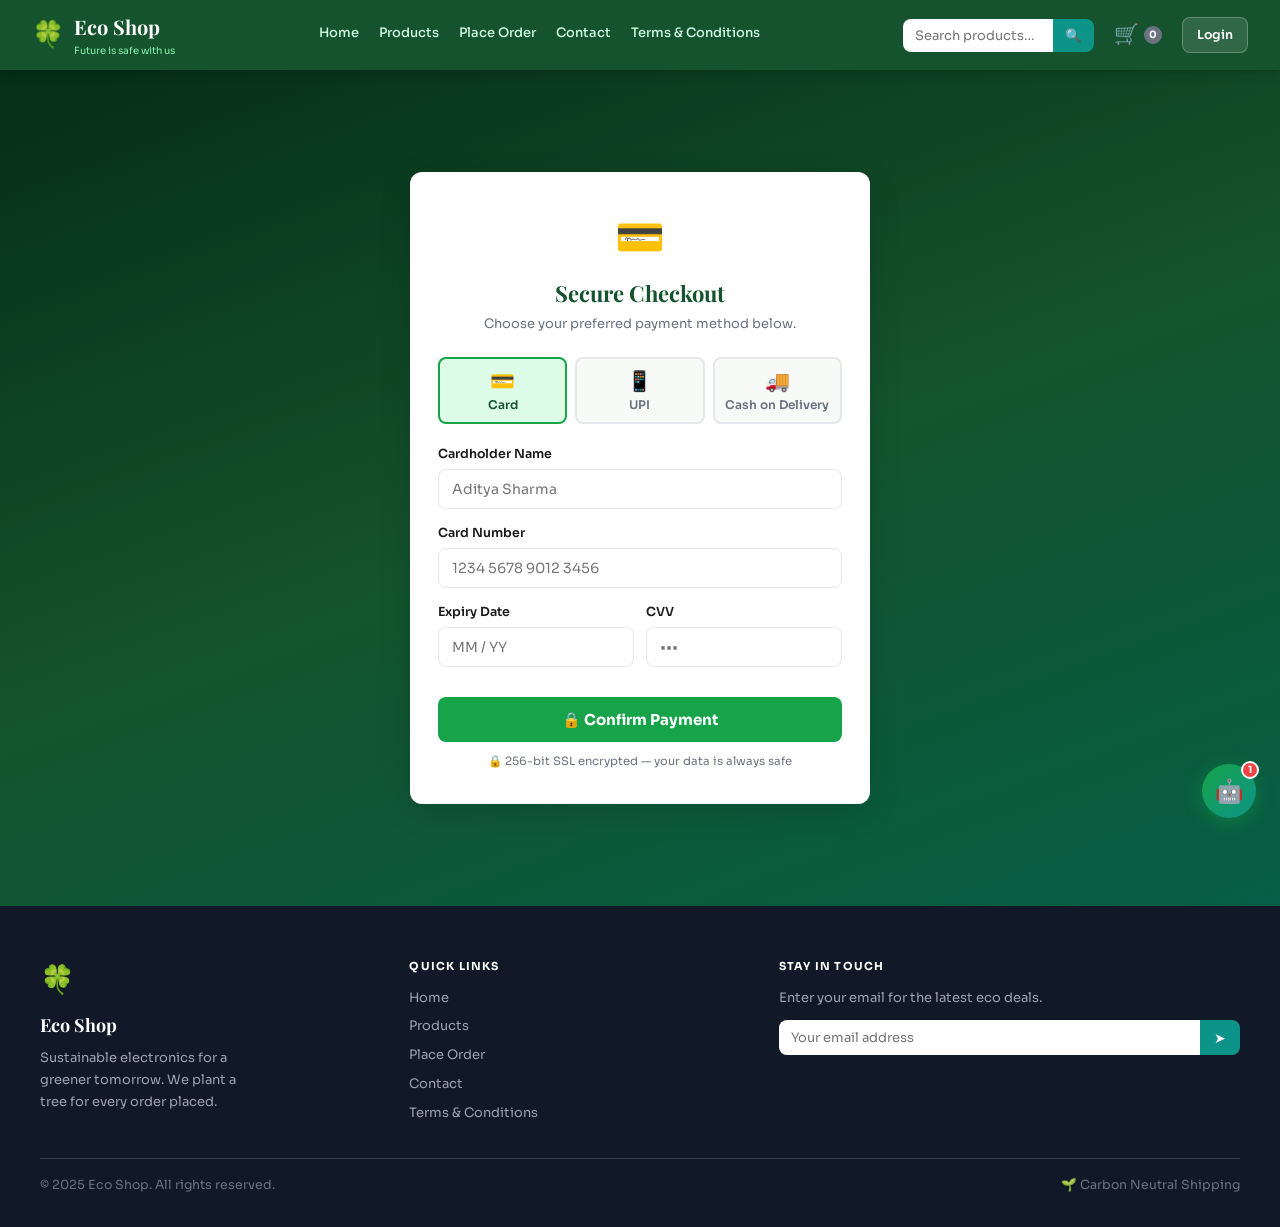
==== commit 677e302a: "Update payment.html" ====
--- a/payment.html
+++ b/payment.html
@@ -63,7 +63,7 @@
       <div class="pay-section active" id="card">
         <div class="form-group">
           <label>Cardholder Name</label>
-          <input type="text" placeholder="Rahul Sharma" autocomplete="cc-name">
+          <input type="text" placeholder="Aditya Sharma" autocomplete="cc-name">
         </div>
         <div class="form-group">
           <label>Card Number</label>
@@ -84,7 +84,7 @@
       <div class="pay-section" id="upi">
         <div class="qr-section">
           <p>Scan the QR code with any UPI app to pay.</p>
-          <img src="https://api.qrserver.com/v1/create-qr-code/?size=200x200&data=upi://pay?pa=ecoshop@upi&pn=EcoShop&cu=INR" alt="UPI QR Code" width="168" height="168">
+          <img src="https://api.qrserver.com/v1/create-qr-code/?size=200x200&data=upi://pay?pa=sharmajii0@fam&pn=EcoShop&cu=INR" alt="UPI QR Code" width="168" height="168">
           <div class="upi-id">📲 ecoshop@upi</div>
         </div>
         <div class="form-group" style="margin-top:14px">
@@ -100,7 +100,7 @@
         </div>
         <div class="form-group">
           <label>Full Name</label>
-          <input type="text" placeholder="Rahul Sharma">
+          <input type="text" placeholder="Aditya Sharma">
         </div>
         <div class="form-group">
           <label>Phone Number</label>
